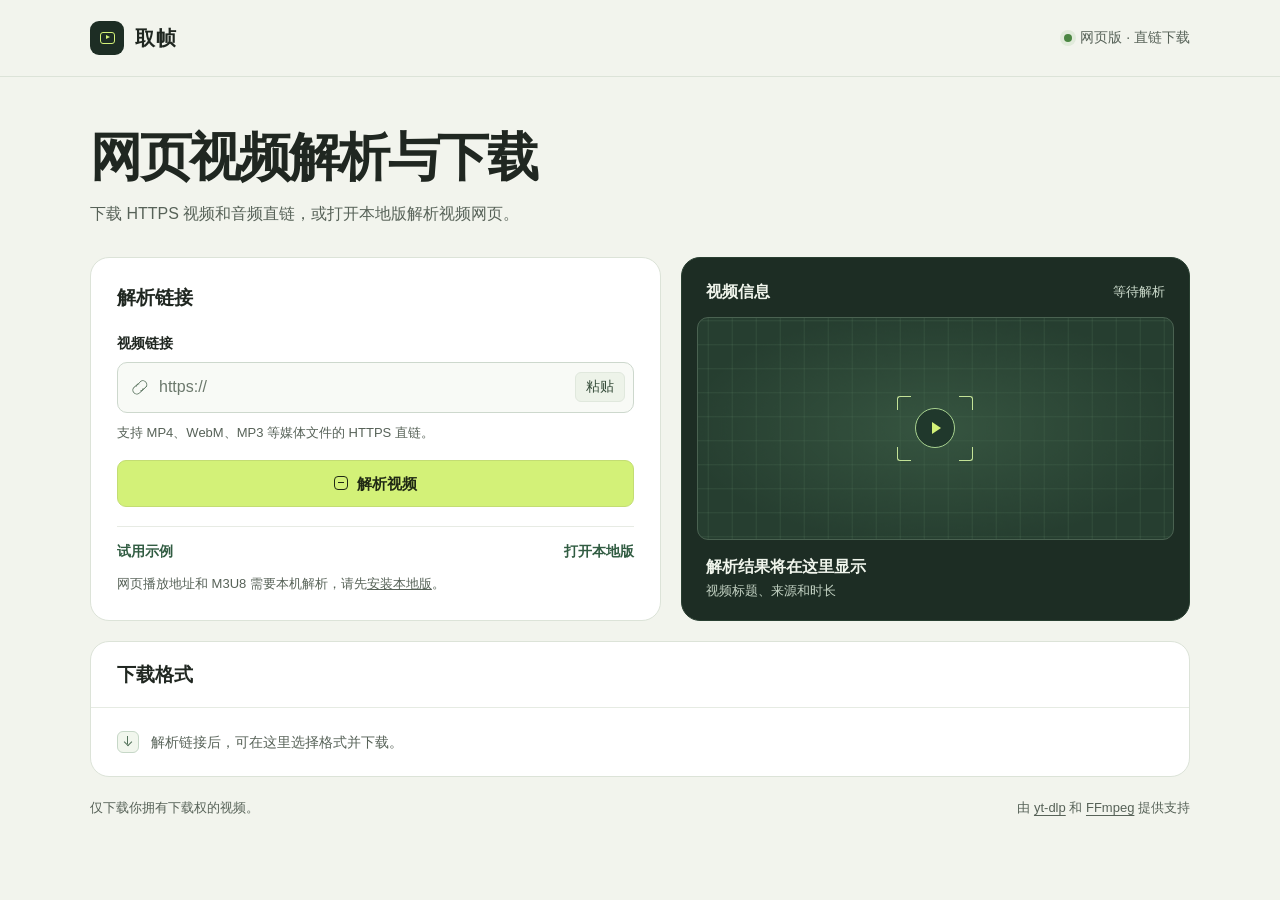
==== index.html @ c126ed9c "Publish the Quzhen video downloader" ====
<!doctype html>
<html lang="zh-CN">
<head>
  <meta charset="utf-8">
  <meta name="viewport" content="width=device-width, initial-scale=1">
  <meta name="description" content="解析网页视频，选择可用格式并下载到本机。">
  <title>取帧 · 网页视频解析与下载</title>
  <link rel="stylesheet" href="style.css">
  <script defer src="app.js"></script>
</head>
<body>
  <header class="top">
    <div class="wrap top-inner">
      <div class="brand">
        <span class="brand-mark" aria-hidden="true"><span></span></span>
        <span>取帧</span>
      </div>
      <span class="service-status" id="service-status" data-state="pending">
        <span class="status-dot" aria-hidden="true"></span>
        <span id="service-text">正在连接</span>
      </span>
    </div>
  </header>

  <main class="wrap">
    <div class="intro">
      <h1>网页视频解析与下载</h1>
      <p id="intro-text">粘贴视频播放页或媒体直链，选择可用的清晰度和格式。</p>
    </div>

    <div class="workspace">
      <section class="panel input-panel" aria-labelledby="link-heading">
        <h2 id="link-heading">解析链接</h2>
        <form id="link-form" novalidate>
          <label for="video-url">视频链接</label>
          <div class="input-row">
            <span class="link-icon" aria-hidden="true"></span>
            <input id="video-url" name="url" type="url" placeholder="https://" inputmode="url" autocomplete="off" spellcheck="false" maxlength="4000" required aria-describedby="link-hint">
            <button type="button" class="paste-button" id="paste">粘贴</button>
          </div>
          <p class="hint" id="link-hint">可输入视频网页、视频直链或 M3U8 播放地址。</p>
          <button type="submit" class="button primary" id="inspect" disabled>
            <span class="button-mark" aria-hidden="true"></span>
            <span id="inspect-text">解析视频</span>
          </button>
          <p class="form-feedback" id="form-feedback" role="status" hidden></p>
        </form>
        <div class="panel-foot">
          <button type="button" class="text-button" id="demo" disabled>试用示例</button>
          <span id="local-label">只在本机运行</span>
          <a id="local-launch" class="text-button" href="http://127.0.0.1:8765/" rel="noreferrer" hidden>打开本地版</a>
        </div>
        <p class="hint" id="local-guide" hidden>网页播放地址和 M3U8 需要本机解析，请先<a href="https://github.com/phdsx/videodownloader#启动">安装本地版</a>。</p>
      </section>

      <section class="preview" aria-labelledby="video-heading">
        <header class="preview-header">
          <h2 id="video-heading">视频信息</h2>
          <span id="preview-state">等待解析</span>
        </header>
        <div class="viewfinder" id="viewfinder">
          <div class="view-grid" aria-hidden="true"></div>
          <img id="thumbnail" alt="" referrerpolicy="no-referrer" hidden>
          <div class="frame-icon" id="frame-icon" aria-hidden="true">
            <span class="corner tl"></span><span class="corner tr"></span>
            <span class="corner bl"></span><span class="corner br"></span>
            <span class="play-mark"></span>
          </div>
        </div>
        <div class="preview-caption">
          <strong id="video-title">解析结果将在这里显示</strong>
          <p id="video-meta">视频标题、来源和时长</p>
        </div>
      </section>
    </div>

    <section class="panel formats-panel" aria-labelledby="format-heading">
      <div class="formats-header">
        <h2 id="format-heading">下载格式</h2>
        <div class="filters" id="filters" role="group" aria-label="筛选下载格式" hidden>
          <button type="button" data-filter="all" aria-pressed="true">全部</button>
          <button type="button" data-filter="video" aria-pressed="false">视频</button>
          <button type="button" data-filter="audio" aria-pressed="false">音频</button>
        </div>
      </div>
      <div class="format-empty" id="format-empty">
        <span class="download-icon" aria-hidden="true"></span>
        <p>解析链接后，可在这里选择格式并下载。</p>
      </div>
      <div class="table-wrap" id="format-table" hidden>
        <table>
          <thead><tr><th scope="col">清晰度 / 音质</th><th scope="col">格式</th><th scope="col">大小</th><th scope="col"><span class="visually-hidden">操作</span></th></tr></thead>
          <tbody id="format-rows"></tbody>
        </table>
      </div>
      <div class="job" id="job" hidden>
        <div class="job-line">
          <p role="status" id="job-text"></p>
          <a id="source-file" class="text-button" target="_blank" rel="noreferrer" hidden>打开原始链接</a>
          <a id="save-file" class="button primary" hidden>保存到电脑</a>
        </div>
        <progress id="progress" max="100" aria-label="当前媒体下载进度" hidden></progress>
        <details id="job-details" hidden><summary>查看错误详情</summary><p></p></details>
      </div>
    </section>
  </main>

  <footer class="wrap footer">
    <p>仅下载你拥有下载权的视频。</p>
    <p>由 <a href="https://github.com/yt-dlp/yt-dlp" target="_blank" rel="noreferrer">yt-dlp</a> 和 <a href="https://ffmpeg.org/" target="_blank" rel="noreferrer">FFmpeg</a> 提供支持<span id="ffmpeg-note" hidden> · 未检测到 FFmpeg</span></p>
  </footer>
</body>
</html>
---- style.css ----
:root {
  color-scheme: light;
  --page: #f2f4ed;
  --surface: #fff;
  --ink: #202721;
  --muted: #576258;
  --line: #dce3d8;
  --green: #315c42;
  --accent: #d3f178;
  --dark: #1d2d24;
  --danger: #a12c34;
  font-family: "Inter", "Microsoft YaHei UI", "PingFang SC", "Noto Sans CJK SC", sans-serif;
}

* { box-sizing: border-box; }
[hidden] { display: none !important; }
body { margin: 0; background: var(--page); color: var(--ink); }
button, input, a { font: inherit; }
button, a { -webkit-tap-highlight-color: transparent; }
button { cursor: pointer; }
button:disabled { cursor: default; }
:focus-visible { outline: 3px solid #4c7945; outline-offset: 4px; }
a { color: inherit; }
p, h1, h2 { margin: 0; }

.wrap { width: min(1100px, calc(100% - 80px)); margin-inline: auto; }
.top { background: var(--page); border-bottom: 1px solid var(--line); }
.top-inner { min-height: 76px; display: flex; align-items: center; justify-content: space-between; gap: 16px; }
.brand { display: flex; align-items: center; gap: 11px; font-size: 20px; font-weight: 750; letter-spacing: .05em; }
.brand-mark { width: 34px; height: 34px; border-radius: 9px; background: var(--dark); display: grid; place-items: center; }
.brand-mark span { width: 15px; height: 12px; border: 1.5px solid var(--accent); border-radius: 3px; position: relative; }
.brand-mark span::after { content: ""; position: absolute; left: 5px; top: 2.4px; border-left: 4px solid var(--accent); border-top: 2.5px solid transparent; border-bottom: 2.5px solid transparent; }
.service-status { display: flex; align-items: center; gap: 8px; color: var(--muted); font-size: 14px; }
.status-dot { width: 8px; height: 8px; background: #7e897f; border-radius: 50%; }
.service-status[data-state="ready"] .status-dot { background: #4b8642; box-shadow: 0 0 0 4px #e1ebdb; }
.service-status[data-state="offline"] .status-dot { background: #a12c34; }

.intro { padding: 49px 0 30px; }
.intro h1 { font-size: clamp(2rem, 4.1vw, 3.4rem); letter-spacing: -.045em; font-weight: 790; line-height: 1.17; }
.intro p { color: var(--muted); line-height: 1.6; margin-top: 14px; }
.workspace { display: grid; grid-template-columns: 1.12fr 1fr; gap: 20px; align-items: stretch; }
.workspace > * { min-width: 0; }
.panel { border: 1px solid var(--line); border-radius: 19px; background: var(--surface); }
.input-panel { display: flex; flex-direction: column; padding: 26px; }
h2 { font-size: 19px; line-height: 1.45; font-weight: 730; }
form { margin-top: 22px; }
label { display: inline-block; font-size: 14px; font-weight: 680; margin-bottom: 9px; }
.input-row { display: flex; align-items: center; border-radius: 10px; border: 1px solid #cdd8cd; background: #f8faf6; padding: 0 8px 0 13px; gap: 9px; }
.input-row:focus-within { outline: 2px solid #628b58; outline-offset: 1px; }
.link-icon { position: relative; display: inline-block; width: 17px; height: 16px; flex: 0 0 17px; transform: rotate(-42deg); }
.link-icon::before, .link-icon::after { content: ""; position: absolute; top: 4px; width: 10px; height: 7px; border-radius: 5px; border: 1.4px solid #5e7763; }
.link-icon::before { left: 0; border-right-color: transparent; }
.link-icon::after { right: 0; border-left-color: transparent; }
.input-row input { flex: 1; width: 0; min-width: 0; border: 0; background: transparent; color: var(--ink); min-height: 49px; outline: 0; }
.input-row input::placeholder { color: #6b786c; }
.paste-button { border: 1px solid #e0e8dd; color: #344b38; background: #edf3e9; padding: 5px 10px; border-radius: 6px; font-size: 14px; white-space: nowrap; }
.paste-button:hover { background: #e4eedf; }
.hint { font-size: 13px; color: var(--muted); margin-top: 9px; line-height: 1.65; }
.button { text-decoration: none; display: inline-flex; align-items: center; justify-content: center; gap: 9px; border: 1px solid transparent; border-radius: 9px; padding: 9px 14px; line-height: 1.45; font-size: 14px; font-weight: 720; white-space: nowrap; }
.primary { background: var(--accent); color: #202914; border-color: #c3dd73; }
.primary:hover { background: #c4e566; }
.primary:disabled { background: #e9eddf; color: #626b5b; border-color: #e0e5d8; }
#inspect { width: 100%; margin-top: 17px; min-height: 47px; font-size: 15px; }
.button-mark { width: 14px; height: 14px; border: 1.5px solid currentColor; border-radius: 4px; position: relative; }
.button-mark::before { content: ""; position: absolute; left: 3px; right: 3px; top: 5px; border-top: 1.5px solid currentColor; }
.form-feedback { font-size: 14px; line-height: 1.55; margin-top: 12px; color: var(--muted); overflow-wrap: anywhere; }
.form-feedback[data-error="true"], .job[data-state="failed"] #job-text { color: var(--danger); }
.panel-foot { display: flex; align-items: center; justify-content: space-between; gap: 10px; border-top: 1px solid #e7ebe4; padding-top: 13px; margin-top: 19px; color: var(--muted); font-size: 13px; }
.text-button { color: var(--green); border: 0; padding: 3px 0; background: none; font-size: 14px; font-weight: 680; text-decoration: none; }
.text-button:hover { text-decoration: underline; }
.text-button:disabled { color: var(--muted); text-decoration: none; }

.preview { position: relative; display: flex; flex-direction: column; min-height: 326px; background: var(--dark); border: 1px solid #293f31; border-radius: 19px; overflow: hidden; color: #f0f5ec; }
.preview-header { padding: 22px 24px 14px; display: flex; align-items: center; justify-content: space-between; gap: 10px; }
.preview-header h2 { font-size: 16px; }
.preview-header > span { font-size: 13px; color: #cfdecf; }
.viewfinder { position: relative; flex: 1; min-height: 156px; margin: 0 15px; border: 1px solid #4a6251; border-radius: 11px; background: #263e30; display: grid; place-items: center; overflow: hidden; }
.view-grid { position: absolute; inset: 0; background-image: radial-gradient(ellipse at center, #41644b95, transparent 75%), linear-gradient(90deg, #a9e1ab18 1px, transparent 1px), linear-gradient(#a9e1ab18 1px, transparent 1px); background-size: 100% 100%, 24px 24px, 24px 24px; background-position: center; }
.viewfinder img { position: absolute; width: 100%; height: 100%; object-fit: contain; inset: 0; background: #16251c; }
.frame-icon { position: relative; width: 76px; height: 65px; display: grid; place-items: center; }
.corner { position: absolute; width: 14px; height: 14px; border: 1.5px solid #c3e297; }
.tl { left: 0; top: 0; border-right: 0; border-bottom: 0; border-top-left-radius: 3px; }
.tr { right: 0; top: 0; border-left: 0; border-bottom: 0; border-top-right-radius: 3px; }
.bl { left: 0; bottom: 0; border-right: 0; border-top: 0; border-bottom-left-radius: 3px; }
.br { right: 0; bottom: 0; border-left: 0; border-top: 0; border-bottom-right-radius: 3px; }
.play-mark { width: 40px; height: 40px; border-radius: 50%; border: 1px solid #a9d390; background: #20382c; display: grid; place-items: center; }
.play-mark::after { content: ""; margin-left: 3px; border-left: 9px solid var(--accent); border-block: 6px solid transparent; }
.preview-caption { padding: 15px 24px 20px; }
.preview-caption strong { font-size: 16px; line-height: 1.45; display: block; overflow-wrap: anywhere; }
.preview-caption p { font-size: 13px; color: #c2d1c2; margin-top: 3px; line-height: 1.5; overflow-wrap: anywhere; }

.formats-panel { margin-top: 20px; }
.formats-header { display: flex; align-items: center; justify-content: space-between; flex-wrap: wrap; gap: 10px; padding: 18px 26px; border-bottom: 1px solid #e6ebe3; min-height: 66px; }
.filters { display: flex; flex-wrap: wrap; gap: 3px; padding: 3px; border: 1px solid var(--line); background: #f7faf4; border-radius: 8px; }
.filters button { padding: 4px 11px; border: 0; color: var(--muted); background: transparent; border-radius: 5px; font-size: 14px; }
.filters button[aria-pressed="true"] { color: var(--dark); background: #e5eedf; font-weight: 680; }
.format-empty { padding: 23px 26px; display: flex; align-items: center; gap: 12px; color: var(--muted); line-height: 1.5; font-size: 14px; }
.download-icon { width: 22px; height: 22px; flex: 0 0 22px; border: 1px solid #c6d7c7; background: #f1f6ed; border-radius: 6px; position: relative; }
.download-icon::before { content: ""; position: absolute; height: 8px; left: 9px; top: 4px; border-left: 1.5px solid #517059; }
.download-icon::after { content: ""; position: absolute; width: 5px; height: 5px; left: 7px; top: 7px; transform: rotate(45deg); border-bottom: 1.5px solid #517059; border-right: 1.5px solid #517059; }
.table-wrap { overflow-x: auto; }
table { width: 100%; border-collapse: collapse; text-align: left; font-size: 14px; }
th, td { padding: 13px 14px; }
th:first-child, td:first-child { padding-left: 26px; }
th:last-child, td:last-child { padding-right: 26px; text-align: right; }
th { color: var(--muted); background: #f8faf6; font-weight: 620; white-space: nowrap; }
td { border-top: 1px solid #edf0ea; }
td strong { font-size: 15px; }
td small { display: block; font-size: 13px; color: var(--muted); margin-top: 3px; }
.download-button { color: var(--green); background: #f0f6ec; border-color: #d9e5d7; }
.download-button:hover { background: #e6f0e2; }
.download-button:disabled { color: #667266; background: #f4f6f2; }
.job { margin: 0 26px 16px; padding: 13px 14px; border-radius: 9px; border: 1px solid var(--line); background: #f7faf4; }
.job-line { display: flex; gap: 10px; flex-wrap: wrap; justify-content: space-between; align-items: center; }
.job p { font-size: 14px; line-height: 1.5; overflow-wrap: anywhere; }
.job progress { display: block; width: 100%; height: 10px; margin-top: 7px; accent-color: var(--green); }
.job details { margin-top: 7px; font-size: 14px; color: var(--muted); }
.job details p { margin-top: 5px; }
.footer { display: flex; flex-wrap: wrap; justify-content: space-between; gap: 8px; padding-block: 22px 28px; font-size: 13px; color: var(--muted); }
.footer a { text-underline-offset: 3px; }
.visually-hidden { position: absolute; width: 1px; height: 1px; padding: 0; margin: -1px; overflow: hidden; clip-path: inset(50%); white-space: nowrap; border: 0; }

@media (max-width: 760px) {
  .wrap { width: calc(100% - 36px); }
  .top-inner { min-height: 62px; }
  .intro { padding: 33px 0 22px; }
  .intro p { margin-top: 11px; }
  .workspace { grid-template-columns: 1fr; gap: 15px; }
  .input-panel { padding: 20px; }
  .preview { min-height: 280px; }
  .formats-panel { margin-top: 15px; }
  .formats-header, .format-empty { padding-inline: 20px; }
  th, td { padding-inline: 8px; }
  th:first-child, td:first-child { padding-left: 12px; }
  th:last-child, td:last-child { padding-right: 12px; }
  .job { margin-inline: 12px; }
}
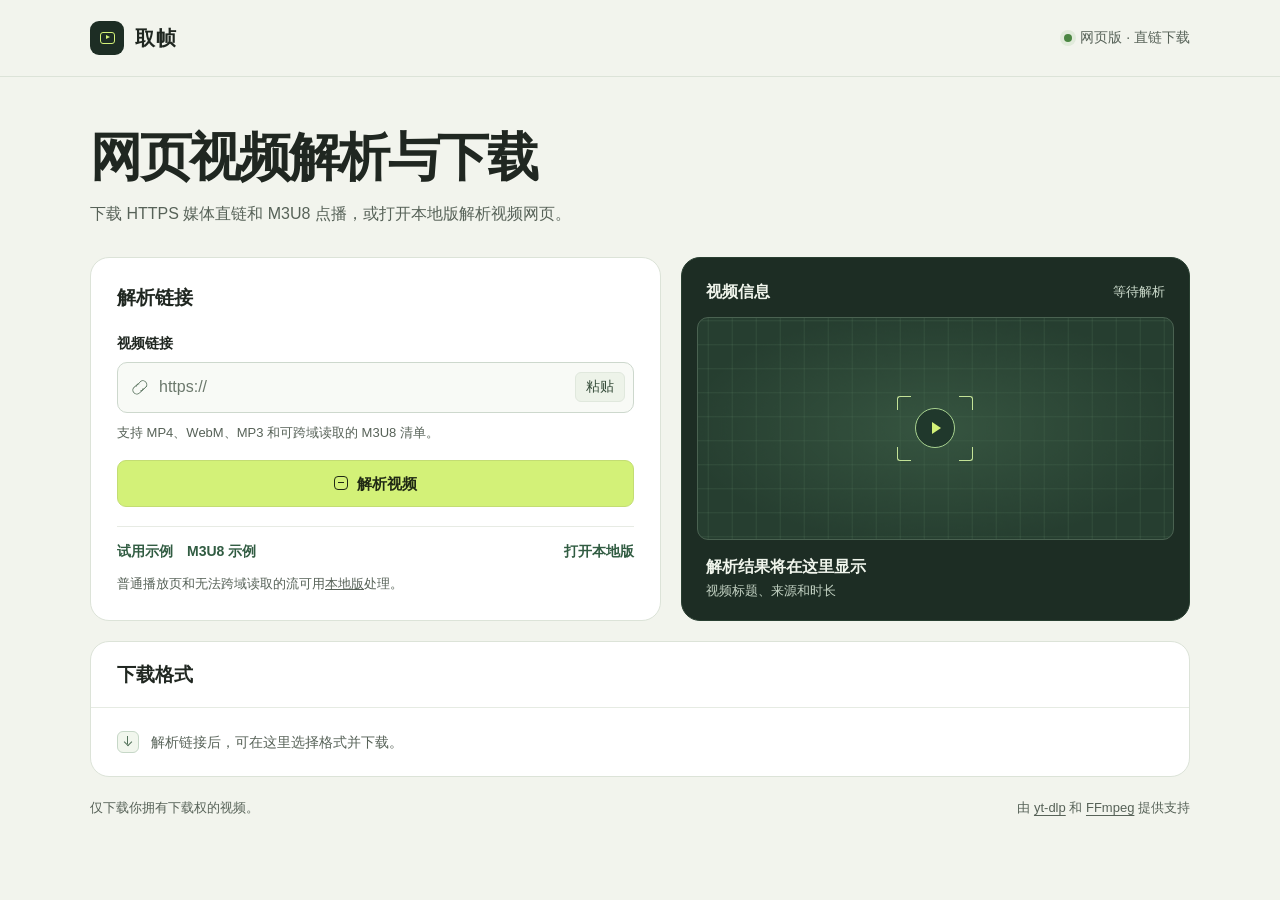
==== commit fb7f3048: "Support browser downloads for HLS playlists" ====
--- a/index.html
+++ b/index.html
@@ -46,11 +46,14 @@
           <p class="form-feedback" id="form-feedback" role="status" hidden></p>
         </form>
         <div class="panel-foot">
-          <button type="button" class="text-button" id="demo" disabled>试用示例</button>
+          <div class="examples">
+            <button type="button" class="text-button" id="demo" disabled>试用示例</button>
+            <button type="button" class="text-button" id="demo-hls" disabled hidden>M3U8 示例</button>
+          </div>
           <span id="local-label">只在本机运行</span>
           <a id="local-launch" class="text-button" href="http://127.0.0.1:8765/" rel="noreferrer" hidden>打开本地版</a>
         </div>
-        <p class="hint" id="local-guide" hidden>网页播放地址和 M3U8 需要本机解析，请先<a href="https://github.com/phdsx/videodownloader#启动">安装本地版</a>。</p>
+        <p class="hint" id="local-guide" hidden>普通播放页和无法跨域读取的流可用<a href="https://github.com/phdsx/videodownloader#启动">本地版</a>处理。</p>
       </section>
 
       <section class="preview" aria-labelledby="video-heading">
--- a/style.css
+++ b/style.css
@@ -66,6 +66,7 @@
 .form-feedback { font-size: 14px; line-height: 1.55; margin-top: 12px; color: var(--muted); overflow-wrap: anywhere; }
 .form-feedback[data-error="true"], .job[data-state="failed"] #job-text { color: var(--danger); }
 .panel-foot { display: flex; align-items: center; justify-content: space-between; gap: 10px; border-top: 1px solid #e7ebe4; padding-top: 13px; margin-top: 19px; color: var(--muted); font-size: 13px; }
+.examples { display: flex; flex-wrap: wrap; gap: 4px 14px; }
 .text-button { color: var(--green); border: 0; padding: 3px 0; background: none; font-size: 14px; font-weight: 680; text-decoration: none; }
 .text-button:hover { text-decoration: underline; }
 .text-button:disabled { color: var(--muted); text-decoration: none; }
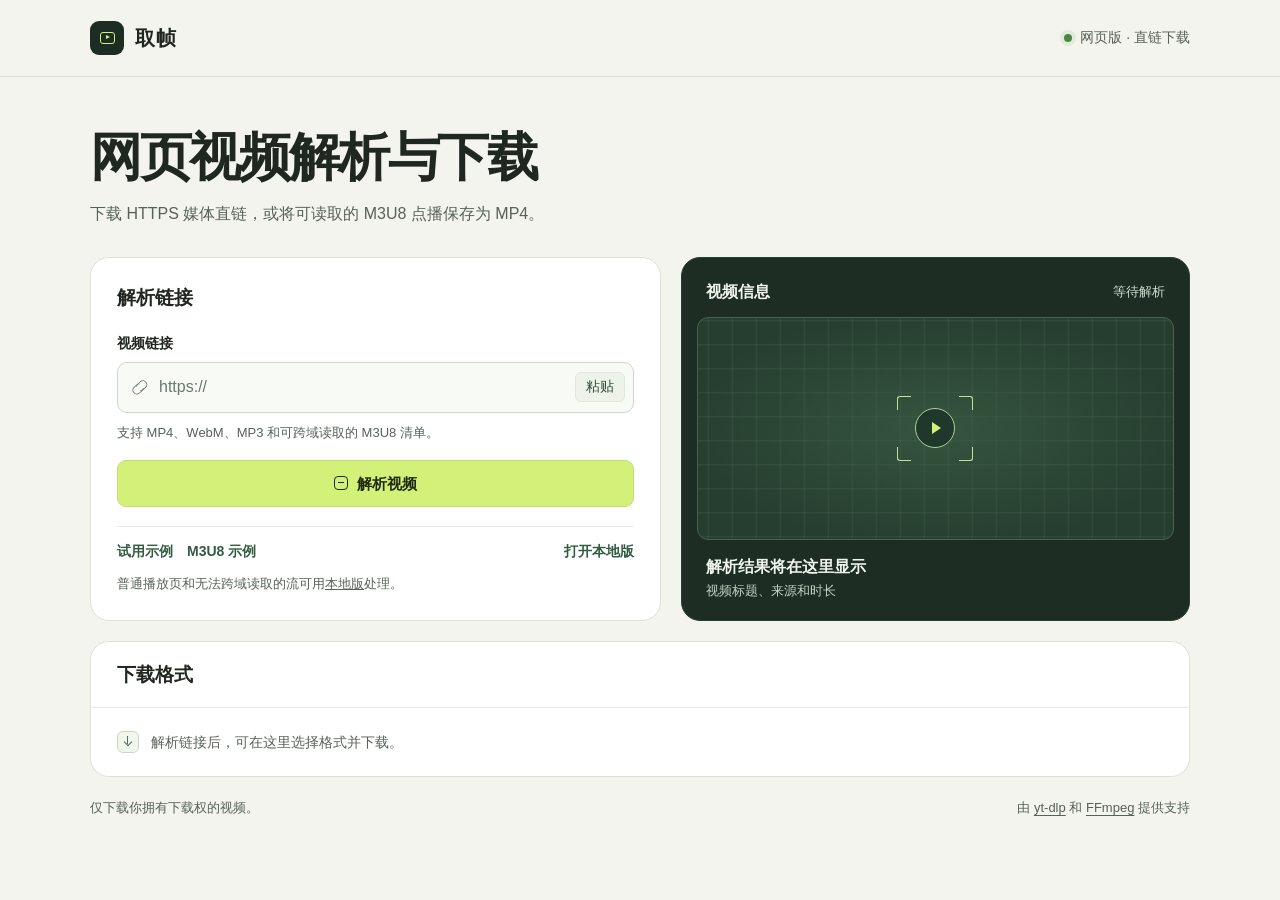
==== commit 6330af92: "Download HLS streams as MP4 in the browser" ====
--- a/index.html
+++ b/index.html
@@ -6,7 +6,7 @@
   <meta name="description" content="解析网页视频，选择可用格式并下载到本机。">
   <title>取帧 · 网页视频解析与下载</title>
   <link rel="stylesheet" href="style.css">
-  <script defer src="app.js"></script>
+  <script defer src="app.js?v=mp4"></script>
 </head>
 <body>
   <header class="top">
